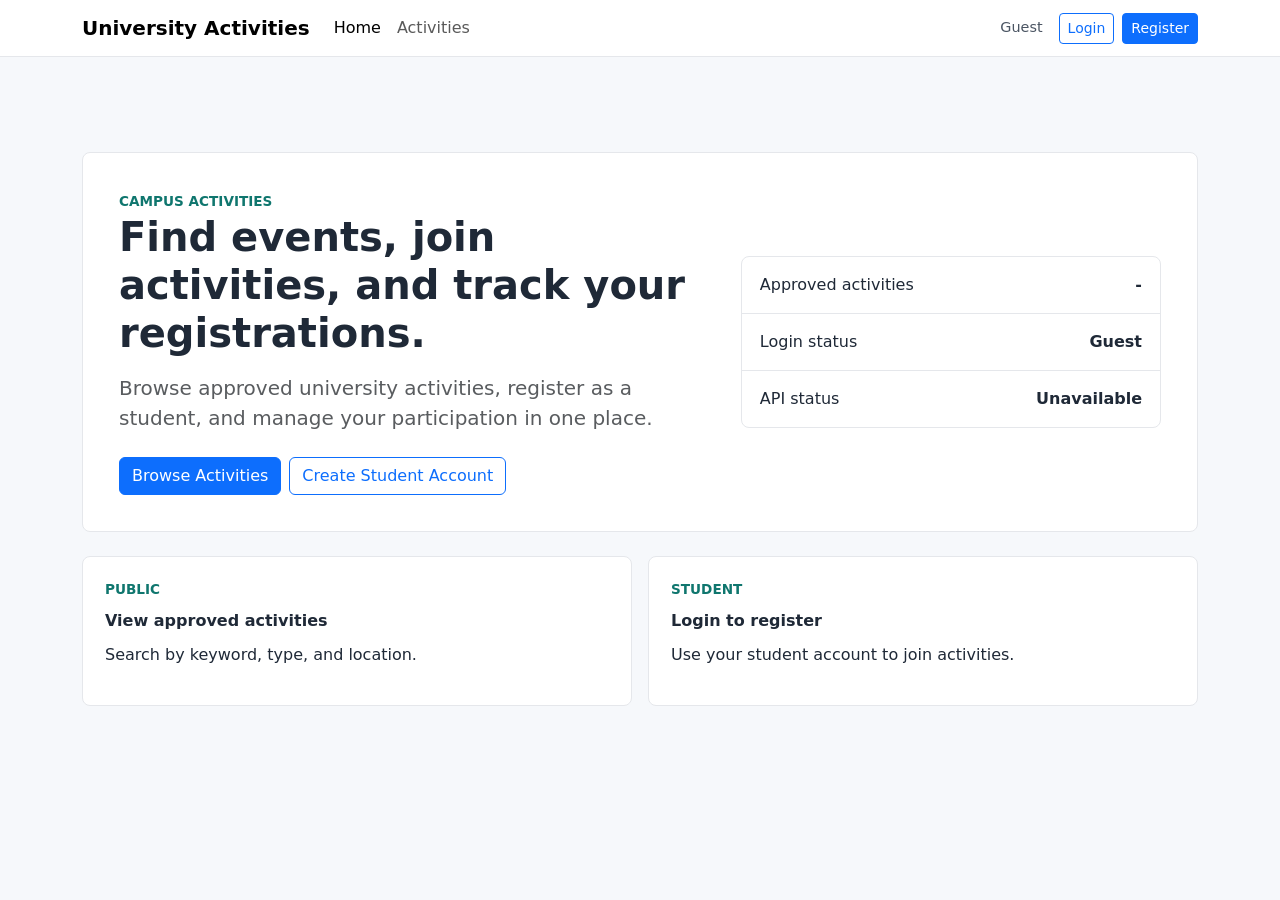
==== html_Client/html_Client.Static/wwwroot/index.html @ 2b5c3a2d "Add HTML client with public and student features" ====
<!doctype html>
<html lang="en">
<head>
    <meta charset="utf-8">
    <meta name="viewport" content="width=device-width, initial-scale=1">
    <title>University Activities - Home</title>
    <link href="https://cdn.jsdelivr.net/npm/bootstrap@5.3.3/dist/css/bootstrap.min.css" rel="stylesheet">
    <link href="css/style.css" rel="stylesheet">
</head>
<body>
    <nav class="navbar navbar-expand-lg bg-white">
        <div class="container">
            <a class="navbar-brand fw-semibold" href="index.html">University Activities</a>
            <button class="navbar-toggler" type="button" data-bs-toggle="collapse" data-bs-target="#mainNav">
                <span class="navbar-toggler-icon"></span>
            </button>
            <div class="collapse navbar-collapse" id="mainNav">
                <ul class="navbar-nav me-auto mb-2 mb-lg-0">
                    <li class="nav-item"><a class="nav-link active" href="index.html">Home</a></li>
                    <li class="nav-item"><a class="nav-link" href="activities.html">Activities</a></li>
                    <li class="nav-item auth-required d-none"><a class="nav-link" href="my-registrations.html">My Registrations</a></li>
                    <li class="nav-item auth-required d-none"><a class="nav-link" href="profile.html">Profile</a></li>
                </ul>
                <span class="auth-summary me-3" id="authStatus">Guest</span>
                <a class="btn btn-outline-primary btn-sm me-2 guest-only" href="login.html">Login</a>
                <a class="btn btn-primary btn-sm guest-only" href="register.html">Register</a>
                <button class="btn btn-outline-danger btn-sm auth-required d-none" id="logoutBtn">Logout</button>
            </div>
        </div>
    </nav>

    <main class="container page-shell">
        <div id="message" class="message-area"></div>
        <section class="home-hero">
            <div class="row align-items-center g-4">
                <div class="col-lg-7">
                    <span class="section-kicker">Campus activities</span>
                    <h1 class="display-6 fw-semibold mb-3">Find events, join activities, and track your registrations.</h1>
                    <p class="lead text-muted mb-4">
                        Browse approved university activities, register as a student, and manage your participation in one place.
                    </p>
                    <div class="d-flex flex-wrap gap-2">
                        <a class="btn btn-primary" href="activities.html">Browse Activities</a>
                        <a class="btn btn-outline-primary guest-only" href="register.html">Create Student Account</a>
                        <a class="btn btn-outline-secondary auth-required d-none" href="my-registrations.html">My Registrations</a>
                    </div>
                </div>
                <div class="col-lg-5">
                    <div class="home-summary">
                        <div class="summary-row">
                            <span>Approved activities</span>
                            <strong id="approvedCount">-</strong>
                        </div>
                        <div class="summary-row">
                            <span>Login status</span>
                            <strong id="homeLoginStatus">Guest</strong>
                        </div>
                        <div class="summary-row">
                            <span>API status</span>
                            <strong id="homeApiStatus">Checking</strong>
                        </div>
                    </div>
                </div>
            </div>
        </section>

        <section class="home-grid mt-4">
            <a class="home-tile" href="activities.html">
                <span class="tile-label">Public</span>
                <strong>View approved activities</strong>
                <span>Search by keyword, type, and location.</span>
            </a>
            <a class="home-tile guest-only" href="login.html">
                <span class="tile-label">Student</span>
                <strong>Login to register</strong>
                <span>Use your student account to join activities.</span>
            </a>
            <a class="home-tile auth-required d-none" href="profile.html">
                <span class="tile-label">Student</span>
                <strong>Manage profile</strong>
                <span>Keep your student information up to date.</span>
            </a>
            <a class="home-tile auth-required d-none" href="my-registrations.html">
                <span class="tile-label">Tracking</span>
                <strong>My registrations</strong>
                <span>Review and cancel eligible registrations.</span>
            </a>
        </section>
    </main>

    <script src="https://code.jquery.com/jquery-3.7.1.min.js"></script>
    <script src="https://cdn.jsdelivr.net/npm/bootstrap@5.3.3/dist/js/bootstrap.bundle.min.js"></script>
    <script src="js/config.js"></script>
    <script src="js/api.js"></script>
    <script src="js/auth.js"></script>
    <script>
        $(function () {
            apiRequest("GET", "/api/Home", null, function (response) {
                $("#homeApiStatus").text(response.success ? "Online" : "Unavailable");
            }, function () {
                $("#homeApiStatus").text("Unavailable");
            });

            apiRequest("GET", "/api/Activities", null, function (response) {
                $("#approvedCount").text((response.data || []).length);
            }, function () {
                $("#approvedCount").text("-");
            });

            const user = getCurrentUser();
            $("#homeLoginStatus").text(user ? (user.fullName || user.email || "Logged in") : "Guest");
        });
    </script>
</body>
</html>
---- html_Client/html_Client.Static/wwwroot/css/style.css ----
body {
    background: #f6f8fb;
    color: #1f2937;
    padding-top: 76px;
}

.navbar {
    border-bottom: 1px solid #e5e7eb;
    position: fixed;
    top: 0;
    right: 0;
    left: 0;
    z-index: 1030;
}

.page-shell {
    padding-top: 28px;
    padding-bottom: 48px;
}

.content-panel {
    background: #ffffff;
    border: 1px solid #e5e7eb;
    border-radius: 8px;
    padding: 24px;
}

.home-hero {
    background: #ffffff;
    border: 1px solid #e5e7eb;
    border-radius: 8px;
    padding: 36px;
}

.section-kicker,
.tile-label {
    display: inline-block;
    color: #0f766e;
    font-size: 0.85rem;
    font-weight: 700;
    text-transform: uppercase;
}

.home-summary {
    border: 1px solid #e5e7eb;
    border-radius: 8px;
    overflow: hidden;
}

.summary-row {
    display: flex;
    justify-content: space-between;
    gap: 16px;
    padding: 16px 18px;
    border-bottom: 1px solid #e5e7eb;
}

.summary-row:last-child {
    border-bottom: 0;
}

.home-grid {
    display: grid;
    grid-template-columns: repeat(auto-fit, minmax(230px, 1fr));
    gap: 16px;
}

.home-tile {
    display: flex;
    min-height: 150px;
    flex-direction: column;
    gap: 10px;
    padding: 22px;
    background: #ffffff;
    border: 1px solid #e5e7eb;
    border-radius: 8px;
    color: inherit;
    text-decoration: none;
}

.home-tile:hover {
    border-color: #93c5fd;
    color: inherit;
}

.table td,
.table th {
    vertical-align: middle;
}

.activity-description {
    white-space: pre-line;
}

.status-pill {
    display: inline-block;
    padding: 4px 10px;
    border-radius: 999px;
    background: #eef2ff;
    color: #3730a3;
    font-size: 0.875rem;
}

.auth-summary {
    font-size: 0.9rem;
    color: #4b5563;
}

.message-area {
    min-height: 48px;
}

.form-label {
    font-weight: 600;
}
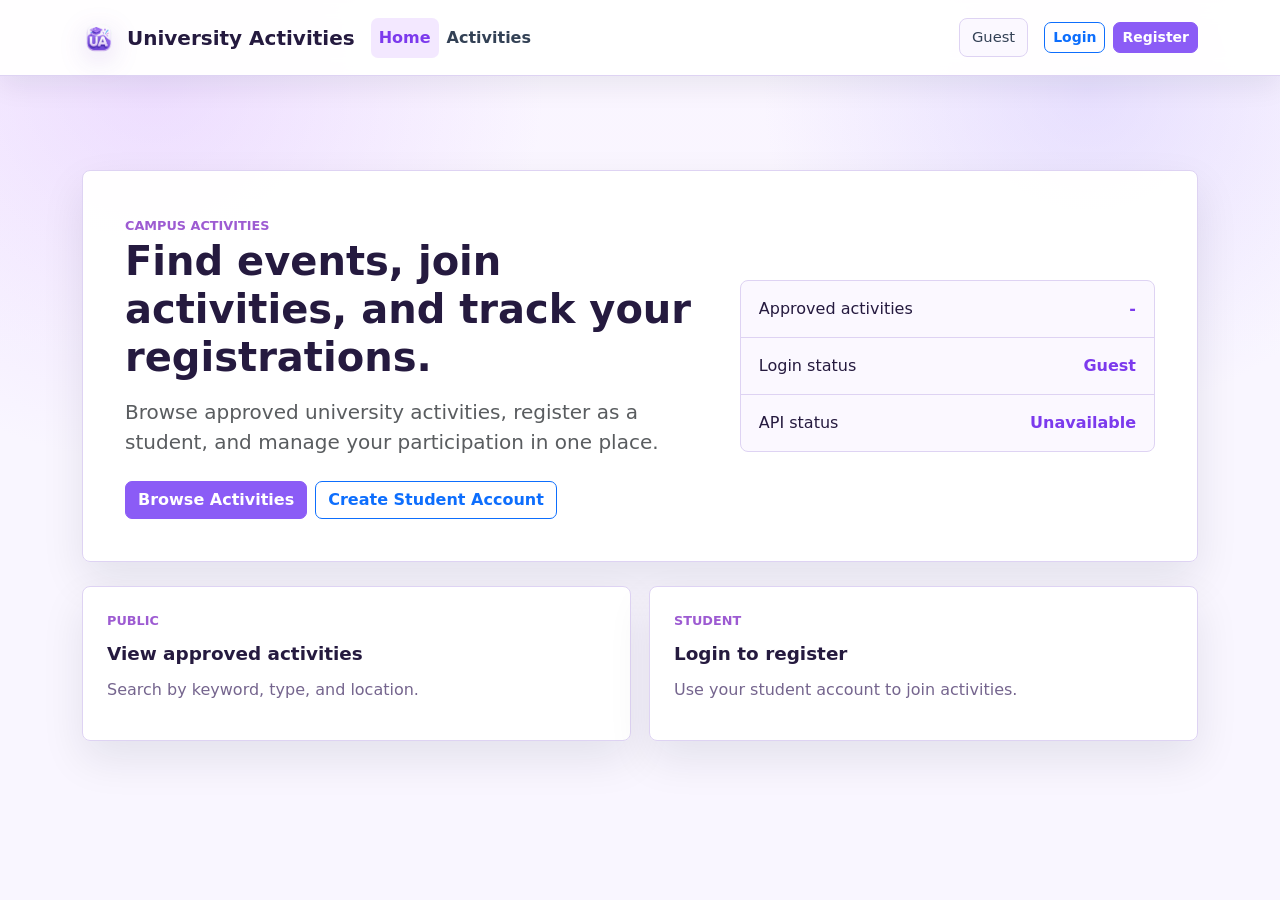
==== commit dc9ed084: "Add WPF admin desktop client and update authorization UI" ====
--- a/html_Client/html_Client.Static/wwwroot/index.html
+++ b/html_Client/html_Client.Static/wwwroot/index.html
@@ -10,7 +10,7 @@
 <body>
     <nav class="navbar navbar-expand-lg bg-white">
         <div class="container">
-            <a class="navbar-brand fw-semibold" href="index.html">University Activities</a>
+            <a class="navbar-brand fw-semibold" href="index.html"><img class="brand-logo" src="images/ua-logo.png" alt="University Activities logo"><span>University Activities</span></a>
             <button class="navbar-toggler" type="button" data-bs-toggle="collapse" data-bs-target="#mainNav">
                 <span class="navbar-toggler-icon"></span>
             </button>
--- a/html_Client/html_Client.Static/wwwroot/css/style.css
+++ b/html_Client/html_Client.Static/wwwroot/css/style.css
@@ -1,50 +1,121 @@
+:root {
+    --page-bg: #f7f3ff;
+    --surface: #ffffff;
+    --surface-soft: #fbf8ff;
+    --border: #ded3f3;
+    --text: #251a3f;
+    --muted: #75658e;
+    --primary: #8b5cf6;
+    --primary-dark: #7c3aed;
+    --teal: #9d5bd2;
+    --warning-bg: #fff7d6;
+    --warning-text: #7c4a03;
+    --danger: #dc2626;
+    --shadow: 0 18px 44px rgba(15, 23, 42, 0.09);
+}
+
 body {
-    background: #f6f8fb;
-    color: #1f2937;
-    padding-top: 76px;
+    min-height: 100vh;
+    background:
+        radial-gradient(circle at 12% 8%, rgba(216, 180, 254, 0.38), transparent 28%),
+        radial-gradient(circle at 85% 10%, rgba(196, 181, 253, 0.35), transparent 24%),
+        linear-gradient(180deg, rgba(250, 245, 255, 0.94), rgba(255, 255, 255, 0.28) 360px),
+        var(--page-bg);
+    color: var(--text);
+    padding-top: 78px;
+    font-family: Inter, ui-sans-serif, system-ui, -apple-system, BlinkMacSystemFont, "Segoe UI", sans-serif;
 }
 
 .navbar {
-    border-bottom: 1px solid #e5e7eb;
     position: fixed;
     top: 0;
     right: 0;
     left: 0;
     z-index: 1030;
+    min-height: 76px;
+    background: rgba(255, 255, 255, 0.96) !important;
+    border-bottom: 1px solid var(--border);
+    box-shadow: 0 10px 28px rgba(15, 23, 42, 0.07);
+    backdrop-filter: blur(10px);
+}
+
+.navbar-brand {
+    display: inline-flex;
+    align-items: center;
+    gap: 11px;
+    font-size: 1.25rem;
+    color: var(--text);
+}
+
+.brand-logo {
+    width: 34px;
+    height: 34px;
+    object-fit: contain;
+    filter: drop-shadow(0 8px 14px rgba(91, 33, 182, 0.16));
+}
+
+.navbar .nav-link {
+    color: #334155;
+    border-radius: 7px;
+    padding: 8px 12px;
+    font-weight: 550;
+}
+
+.navbar .nav-link:hover,
+.navbar .nav-link.active {
+    background: #f3e8ff;
+    color: var(--primary-dark);
 }
 
 .page-shell {
-    padding-top: 28px;
-    padding-bottom: 48px;
+    padding-top: 34px;
+    padding-bottom: 60px;
+}
+
+.content-panel,
+.home-hero,
+.home-tile {
+    background: rgba(255, 255, 255, 0.98);
+    border: 1px solid var(--border);
+    border-radius: 8px;
+    box-shadow: var(--shadow);
 }
 
 .content-panel {
-    background: #ffffff;
-    border: 1px solid #e5e7eb;
-    border-radius: 8px;
-    padding: 24px;
+    padding: 30px;
 }
 
 .home-hero {
-    background: #ffffff;
-    border: 1px solid #e5e7eb;
-    border-radius: 8px;
-    padding: 36px;
+    padding: 42px;
 }
 
 .section-kicker,
 .tile-label {
     display: inline-block;
-    color: #0f766e;
-    font-size: 0.85rem;
-    font-weight: 700;
+    color: var(--teal);
+    font-size: 0.8rem;
+    font-weight: 800;
     text-transform: uppercase;
 }
 
+.display-6,
+h1,
+h2,
+h3,
+h4 {
+    letter-spacing: 0;
+    color: var(--text);
+}
+
+.lead {
+    color: var(--muted);
+}
+
 .home-summary {
-    border: 1px solid #e5e7eb;
+    border: 1px solid var(--border);
     border-radius: 8px;
     overflow: hidden;
+    background: var(--surface-soft);
 }
 
 .summary-row {
@@ -52,35 +123,58 @@
     justify-content: space-between;
     gap: 16px;
     padding: 16px 18px;
-    border-bottom: 1px solid #e5e7eb;
+    border-bottom: 1px solid var(--border);
 }
 
 .summary-row:last-child {
     border-bottom: 0;
 }
 
+.summary-row strong {
+    color: var(--primary-dark);
+}
+
 .home-grid {
     display: grid;
-    grid-template-columns: repeat(auto-fit, minmax(230px, 1fr));
-    gap: 16px;
+    grid-template-columns: repeat(auto-fit, minmax(240px, 1fr));
+    gap: 18px;
 }
 
 .home-tile {
     display: flex;
-    min-height: 150px;
+    min-height: 155px;
     flex-direction: column;
     gap: 10px;
-    padding: 22px;
-    background: #ffffff;
-    border: 1px solid #e5e7eb;
-    border-radius: 8px;
+    padding: 24px;
     color: inherit;
     text-decoration: none;
+    transition: border-color 160ms ease, transform 160ms ease, box-shadow 160ms ease;
+}
+
+.home-tile strong {
+    font-size: 1.15rem;
+}
+
+.home-tile span:last-child {
+    color: var(--muted);
 }
 
 .home-tile:hover {
-    border-color: #93c5fd;
+    border-color: #c4b5fd;
     color: inherit;
+    transform: translateY(-2px);
+    box-shadow: 0 22px 50px rgba(15, 23, 42, 0.12);
+}
+
+.table-responsive {
+    border: 1px solid var(--border);
+    border-radius: 8px;
+    overflow: hidden;
+    box-shadow: var(--shadow);
+}
+
+.table {
+    margin-bottom: 0;
 }
 
 .table td,
@@ -88,28 +182,110 @@
     vertical-align: middle;
 }
 
+.table thead th {
+    background: var(--surface-soft);
+    color: #334155;
+    border-bottom: 1px solid var(--border);
+    font-size: 0.88rem;
+    font-weight: 750;
+    white-space: nowrap;
+}
+
+.table tbody td {
+    border-color: #eef2f7;
+}
+
+.table-hover tbody tr:hover {
+    background: #fbf8ff;
+}
+
 .activity-description {
     white-space: pre-line;
+    color: #334155;
 }
 
 .status-pill {
     display: inline-block;
-    padding: 4px 10px;
+    padding: 6px 12px;
     border-radius: 999px;
-    background: #eef2ff;
-    color: #3730a3;
+    background: #f3e8ff;
+    color: #6b21a8;
     font-size: 0.875rem;
+    font-weight: 650;
 }
 
 .auth-summary {
-    font-size: 0.9rem;
-    color: #4b5563;
+    display: inline-flex;
+    align-items: center;
+    min-height: 38px;
+    padding: 7px 12px;
+    border: 1px solid var(--border);
+    border-radius: 8px;
+    background: var(--surface-soft);
+    color: #334155;
+    font-size: 0.92rem;
 }
 
 .message-area {
-    min-height: 48px;
+    min-height: 58px;
 }
 
 .form-label {
-    font-weight: 600;
-}
+    color: #334155;
+    font-weight: 700;
+}
+
+.form-control,
+.form-select {
+    min-height: 44px;
+    border-color: var(--border);
+    border-radius: 7px;
+}
+
+.form-control:focus,
+.form-select:focus {
+    border-color: #c084fc;
+    box-shadow: 0 0 0 0.2rem rgba(139, 92, 246, 0.14);
+}
+
+.btn {
+    border-radius: 7px;
+    font-weight: 650;
+}
+
+.btn-primary {
+    background: var(--primary);
+    border-color: var(--primary);
+}
+
+.btn-primary:hover {
+    background: var(--primary-dark);
+    border-color: var(--primary-dark);
+}
+
+.btn-outline-danger {
+    color: var(--danger);
+    border-color: #fca5a5;
+}
+
+.alert {
+    border-radius: 8px;
+    border-width: 1px;
+    box-shadow: 0 12px 30px rgba(15, 23, 42, 0.06);
+}
+
+.alert-warning {
+    background: var(--warning-bg);
+    color: var(--warning-text);
+}
+
+@media (max-width: 767.98px) {
+    body {
+        padding-top: 72px;
+    }
+
+    .content-panel,
+    .home-hero {
+        padding: 22px;
+    }
+}
